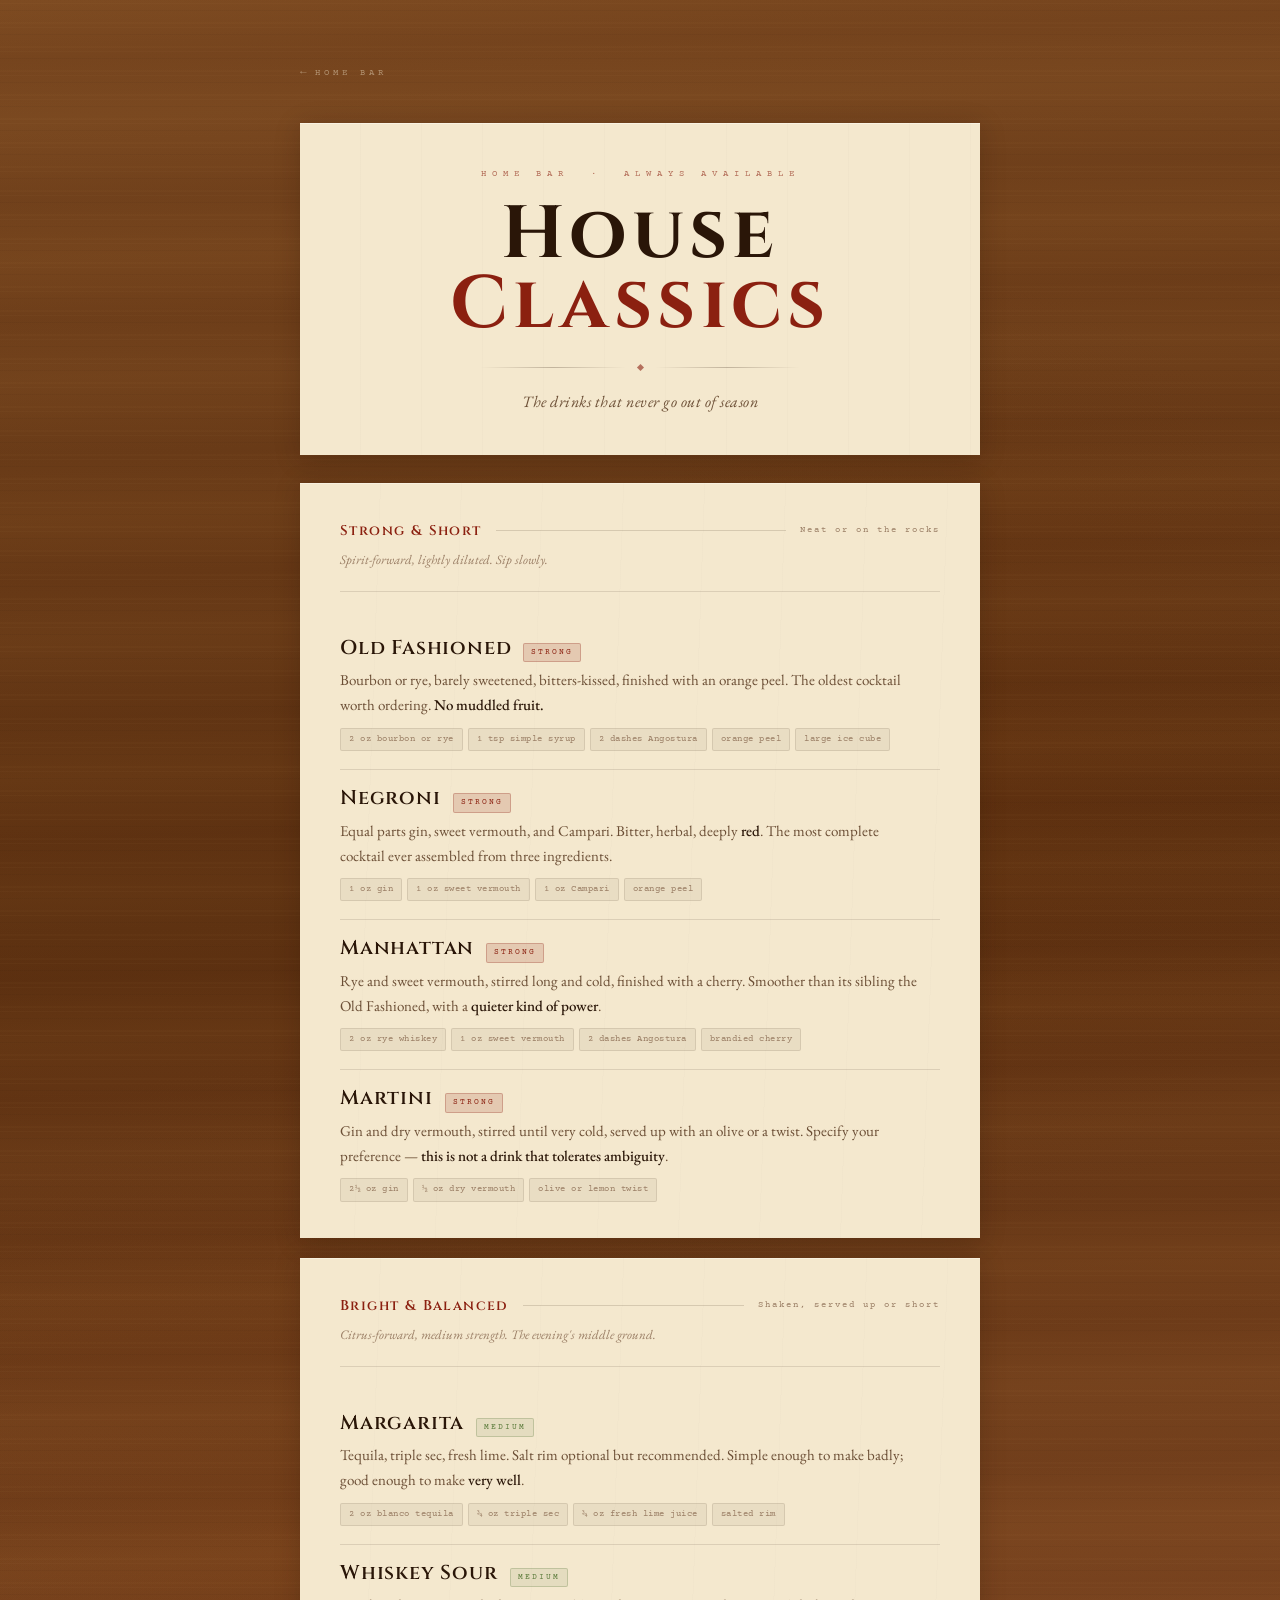
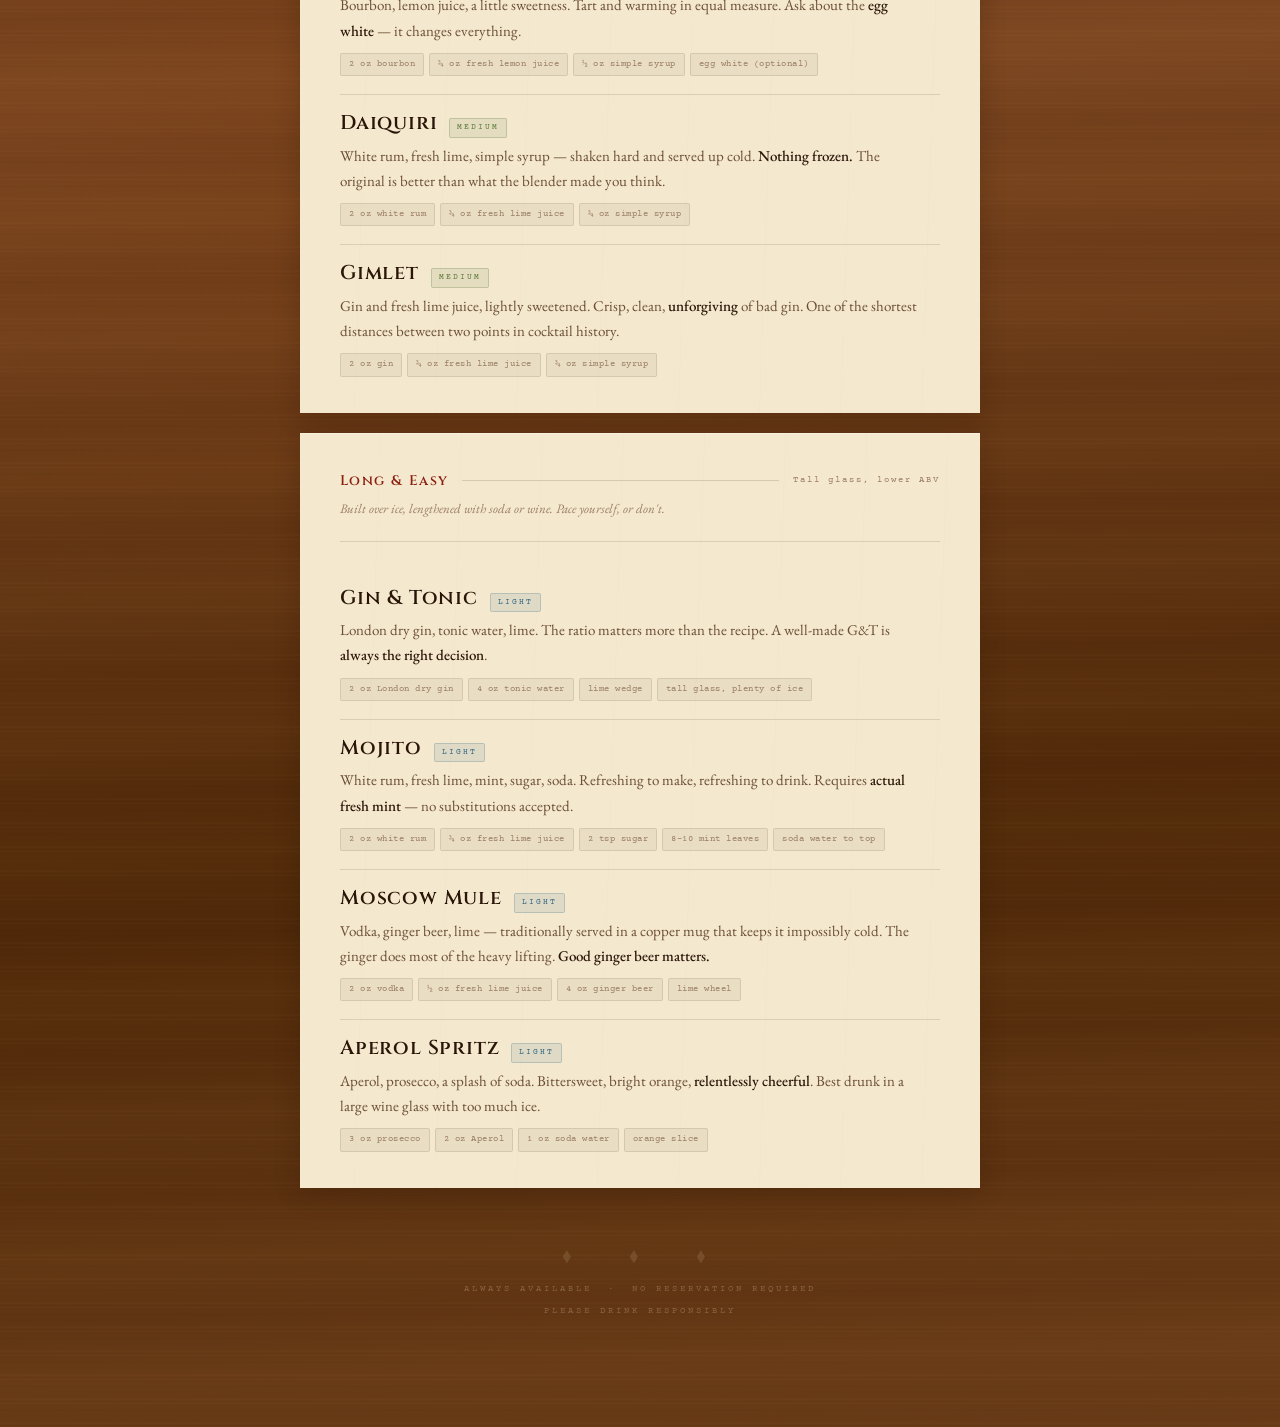
==== classics.html @ 6416edee "Launch home bar menu site Index page, house classics menu, and astronomy event menu (Event Horizon, " ====
<!DOCTYPE html>
<html lang="en">
<head>
<meta charset="UTF-8">
<meta name="viewport" content="width=device-width, initial-scale=1.0">
<title>House Classics — Home Bar</title>
<link href="https://fonts.googleapis.com/css2?family=Cinzel:wght@400;600;700&family=EB+Garamond:ital,wght@0,400;0,500;1,400;1,500&family=Courier+Prime:wght@400;700&display=swap" rel="stylesheet">
<style>
  :root {
    --wood-base:  #6B3F1E;
    --parchment:  #F4E8CE;
    --parchment-dark: #E8D5AE;
    --ink:        #2A1608;
    --ink-mid:    #6B4E35;
    --ink-dim:    #9A7E65;
    --red:        #8B2010;
    --red-dim:    rgba(139,32,16,0.15);
    --rule:       rgba(42,22,8,0.12);
    --shadow:     rgba(30,15,5,0.22);
  }

  *, *::before, *::after { box-sizing: border-box; margin: 0; padding: 0; }

  /* ── Wood grain background ── */
  body {
    min-height: 100vh;
    font-family: 'EB Garamond', Georgia, serif;
    font-size: 16px;
    line-height: 1.7;

    background-color: var(--wood-base);
    background-image:
      /* Fine horizontal grain lines */
      repeating-linear-gradient(
        180deg,
        transparent 0px,
        transparent 3px,
        rgba(255,210,140,0.025) 3px,
        rgba(255,210,140,0.025) 4px,
        transparent 4px,
        transparent 10px,
        rgba(20,8,2,0.04) 10px,
        rgba(20,8,2,0.04) 11px,
        transparent 11px,
        transparent 22px,
        rgba(255,200,120,0.02) 22px,
        rgba(255,200,120,0.02) 24px
      ),
      /* Slow undulating grain variation */
      repeating-linear-gradient(
        178deg,
        rgba(255,180,80,0.03) 0px,
        rgba(80,35,10,0.06)  60px,
        rgba(255,190,100,0.03) 120px,
        rgba(60,25,5,0.05)  200px,
        rgba(255,180,80,0.03) 260px
      ),
      /* Knot-like radial warmth */
      radial-gradient(ellipse 70% 30% at 30% 55%, rgba(120,60,15,0.25) 0%, transparent 70%),
      radial-gradient(ellipse 50% 25% at 75% 25%, rgba(100,45,10,0.18) 0%, transparent 65%),
      /* Colour depth gradient */
      linear-gradient(
        175deg,
        #7A4820 0%,
        #5C3010 30%,
        #7B4520 55%,
        #4E2808 80%,
        #6A3C18 100%
      );
  }

  /* ── Page parchment panel ── */
  .page {
    max-width: 760px;
    margin: 0 auto;
    padding: 56px 40px 80px;
  }

  /* ── Back link ── */
  .back-link {
    display: inline-flex;
    align-items: center;
    gap: 8px;
    font-family: 'Courier Prime', monospace;
    font-size: 9px;
    letter-spacing: 4px;
    text-transform: uppercase;
    color: var(--parchment);
    opacity: 0.45;
    text-decoration: none;
    margin-bottom: 40px;
    transition: opacity 0.3s;
  }
  .back-link:hover { opacity: 0.85; }
  .back-link::before { content: '←'; font-size: 11px; letter-spacing: 0; }

  /* ── Header — on parchment ── */
  .header {
    background: var(--parchment);
    padding: 44px 48px 40px;
    text-align: center;
    margin-bottom: 28px;
    box-shadow: 0 4px 24px var(--shadow), 0 1px 0 rgba(255,255,255,0.4) inset;
    animation: dropIn 0.9s cubic-bezier(.16,1,.3,1) both;
    position: relative;
  }

  /* Parchment edge texture */
  .header::before {
    content: '';
    position: absolute;
    inset: 0;
    background: repeating-linear-gradient(
      90deg,
      transparent 0px,
      transparent 60px,
      rgba(42,22,8,0.015) 60px,
      rgba(42,22,8,0.015) 61px
    );
    pointer-events: none;
  }

  .header-eyebrow {
    font-family: 'Courier Prime', monospace;
    font-size: 9px;
    letter-spacing: 6px;
    text-transform: uppercase;
    color: var(--red);
    opacity: 0.6;
    margin-bottom: 18px;
  }

  .header h1 {
    font-family: 'Cinzel', serif;
    font-size: clamp(40px, 8vw, 74px);
    font-weight: 700;
    letter-spacing: 0.07em;
    line-height: 0.95;
    color: var(--ink);
  }

  .header h1 .accent { color: var(--red); }

  .header-rule {
    display: flex;
    align-items: center;
    gap: 12px;
    margin: 24px auto 18px;
    max-width: 320px;
  }
  .header-rule::before, .header-rule::after {
    content: '';
    flex: 1;
    height: 1px;
    background: linear-gradient(to right, transparent, rgba(42,22,8,0.25), transparent);
  }
  .diamond {
    width: 5px; height: 5px;
    background: var(--red);
    transform: rotate(45deg);
    flex-shrink: 0;
    opacity: 0.6;
  }

  .header-sub {
    font-family: 'EB Garamond', serif;
    font-style: italic;
    font-size: 16px;
    color: var(--ink-mid);
    letter-spacing: 0.5px;
  }

  /* ── Parchment card (shared by sections) ── */
  .menu-panel {
    background: var(--parchment);
    box-shadow: 0 4px 24px var(--shadow), 0 1px 0 rgba(255,255,255,0.35) inset;
    margin-bottom: 20px;
    padding: 36px 40px;
    animation: dropIn 0.7s cubic-bezier(.16,1,.3,1) both;
    position: relative;
    overflow: hidden;
  }

  /* Subtle parchment grain */
  .menu-panel::before {
    content: '';
    position: absolute;
    inset: 0;
    background: repeating-linear-gradient(
      92deg,
      transparent 0px,
      transparent 80px,
      rgba(42,22,8,0.012) 80px,
      rgba(42,22,8,0.012) 81px
    );
    pointer-events: none;
  }

  .menu-panel:nth-child(2) { animation-delay: 0.08s; }
  .menu-panel:nth-child(3) { animation-delay: 0.16s; }
  .menu-panel:nth-child(4) { animation-delay: 0.24s; }

  /* ── Section label inside panel ── */
  .section-label {
    display: flex;
    align-items: center;
    gap: 14px;
    margin-bottom: 6px;
  }

  .section-name {
    font-family: 'Cinzel', serif;
    font-size: 14px;
    font-weight: 600;
    letter-spacing: 0.1em;
    color: var(--red);
    white-space: nowrap;
  }

  .section-line {
    flex: 1;
    height: 1px;
    background: rgba(42,22,8,0.15);
  }

  .section-hint {
    font-family: 'Courier Prime', monospace;
    font-size: 9px;
    letter-spacing: 2px;
    color: var(--ink-dim);
    white-space: nowrap;
  }

  .section-desc {
    font-size: 13px;
    font-style: italic;
    color: var(--ink-dim);
    margin-bottom: 28px;
    padding-bottom: 20px;
    border-bottom: 1px solid var(--rule);
  }

  /* ── Drink entry ── */
  .drink {
    display: grid;
    grid-template-columns: 1fr auto;
    gap: 0 20px;
    align-items: start;
    padding: 18px 0;
    border-bottom: 1px solid var(--rule);
  }
  .drink:last-child { border-bottom: none; padding-bottom: 0; }
  .drink:first-of-type { padding-top: 0; }

  .drink-main { min-width: 0; }

  .drink-header {
    display: flex;
    align-items: baseline;
    gap: 12px;
    margin-bottom: 5px;
    flex-wrap: wrap;
  }

  .drink-name {
    font-family: 'Cinzel', serif;
    font-size: 20px;
    font-weight: 600;
    letter-spacing: 0.04em;
    color: var(--ink);
    line-height: 1;
  }

  .drink-strength {
    font-family: 'Courier Prime', monospace;
    font-size: 8px;
    letter-spacing: 2px;
    text-transform: uppercase;
    padding: 2px 7px;
    border-radius: 2px;
    flex-shrink: 0;
  }
  .strength-strong { color: var(--red);    background: var(--red-dim);            border: 1px solid rgba(139,32,16,0.25); }
  .strength-medium { color: #5A7A3A;       background: rgba(90,122,58,0.10);      border: 1px solid rgba(90,122,58,0.25); }
  .strength-light  { color: #2A6080;       background: rgba(42,96,128,0.10);      border: 1px solid rgba(42,96,128,0.22); }

  .drink-desc {
    font-size: 15px;
    color: var(--ink-mid);
    line-height: 1.68;
    margin-bottom: 10px;
  }
  .drink-desc em {
    color: var(--ink);
    font-style: normal;
    font-weight: 500;
  }

  .drink-ingredients {
    display: flex;
    flex-wrap: wrap;
    gap: 5px;
  }

  .ingredient {
    font-family: 'Courier Prime', monospace;
    font-size: 9px;
    letter-spacing: 0.5px;
    color: var(--ink-dim);
    background: rgba(42,22,8,0.05);
    border: 1px solid rgba(42,22,8,0.10);
    padding: 3px 8px;
    border-radius: 2px;
  }

  /* ── Footer on the wood ── */
  .footer {
    text-align: center;
    margin-top: 32px;
    padding: 24px 0;
  }

  .footer p {
    font-family: 'Courier Prime', monospace;
    font-size: 9px;
    letter-spacing: 3px;
    text-transform: uppercase;
    color: var(--parchment);
    opacity: 0.25;
    line-height: 2.4;
  }

  .footer-deco {
    font-size: 14px;
    letter-spacing: 12px;
    color: var(--parchment);
    opacity: 0.12;
    margin-bottom: 12px;
  }

  /* ── Animations ── */
  @keyframes dropIn {
    from { opacity: 0; transform: translateY(14px); box-shadow: none; }
    to   { opacity: 1; transform: translateY(0); }
  }

  @media (max-width: 600px) {
    .page { padding: 40px 16px 64px; }
    .header { padding: 32px 24px 28px; }
    .menu-panel { padding: 28px 24px; }
    .drink-name { font-size: 18px; }
    .section-hint { display: none; }
    .header h1 { font-size: clamp(34px, 10vw, 60px); }
  }
</style>
</head>
<body>

<div class="page">

  <a href="index.html" class="back-link">Home Bar</a>

  <div class="header">
    <div class="header-eyebrow">Home Bar &nbsp;·&nbsp; Always available</div>
    <h1>House<br><span class="accent">Classics</span></h1>
    <div class="header-rule"><div class="diamond"></div></div>
    <div class="header-sub">The drinks that never go out of season</div>
  </div>

  <!-- ── STRONG & SHORT ── -->
  <div class="menu-panel">
    <div class="section-label">
      <span class="section-name">Strong &amp; Short</span>
      <div class="section-line"></div>
      <span class="section-hint">Neat or on the rocks</span>
    </div>
    <p class="section-desc">Spirit-forward, lightly diluted. Sip slowly.</p>

    <div class="drink">
      <div class="drink-main">
        <div class="drink-header">
          <div class="drink-name">Old Fashioned</div>
          <span class="drink-strength strength-strong">Strong</span>
        </div>
        <div class="drink-desc">
          Bourbon or rye, barely sweetened, bitters-kissed, finished with an orange peel.
          The oldest cocktail worth ordering. <em>No muddled fruit.</em>
        </div>
        <div class="drink-ingredients">
          <span class="ingredient">2 oz bourbon or rye</span>
          <span class="ingredient">1 tsp simple syrup</span>
          <span class="ingredient">2 dashes Angostura</span>
          <span class="ingredient">orange peel</span>
          <span class="ingredient">large ice cube</span>
        </div>
      </div>
    </div>

    <div class="drink">
      <div class="drink-main">
        <div class="drink-header">
          <div class="drink-name">Negroni</div>
          <span class="drink-strength strength-strong">Strong</span>
        </div>
        <div class="drink-desc">
          Equal parts gin, sweet vermouth, and Campari. Bitter, herbal, deeply <em>red</em>.
          The most complete cocktail ever assembled from three ingredients.
        </div>
        <div class="drink-ingredients">
          <span class="ingredient">1 oz gin</span>
          <span class="ingredient">1 oz sweet vermouth</span>
          <span class="ingredient">1 oz Campari</span>
          <span class="ingredient">orange peel</span>
        </div>
      </div>
    </div>

    <div class="drink">
      <div class="drink-main">
        <div class="drink-header">
          <div class="drink-name">Manhattan</div>
          <span class="drink-strength strength-strong">Strong</span>
        </div>
        <div class="drink-desc">
          Rye and sweet vermouth, stirred long and cold, finished with a cherry.
          Smoother than its sibling the Old Fashioned, with a <em>quieter kind of power</em>.
        </div>
        <div class="drink-ingredients">
          <span class="ingredient">2 oz rye whiskey</span>
          <span class="ingredient">1 oz sweet vermouth</span>
          <span class="ingredient">2 dashes Angostura</span>
          <span class="ingredient">brandied cherry</span>
        </div>
      </div>
    </div>

    <div class="drink">
      <div class="drink-main">
        <div class="drink-header">
          <div class="drink-name">Martini</div>
          <span class="drink-strength strength-strong">Strong</span>
        </div>
        <div class="drink-desc">
          Gin and dry vermouth, stirred until very cold, served up with an olive or a twist.
          Specify your preference — <em>this is not a drink that tolerates ambiguity</em>.
        </div>
        <div class="drink-ingredients">
          <span class="ingredient">2½ oz gin</span>
          <span class="ingredient">½ oz dry vermouth</span>
          <span class="ingredient">olive or lemon twist</span>
        </div>
      </div>
    </div>
  </div>

  <!-- ── BRIGHT & BALANCED ── -->
  <div class="menu-panel">
    <div class="section-label">
      <span class="section-name">Bright &amp; Balanced</span>
      <div class="section-line"></div>
      <span class="section-hint">Shaken, served up or short</span>
    </div>
    <p class="section-desc">Citrus-forward, medium strength. The evening's middle ground.</p>

    <div class="drink">
      <div class="drink-main">
        <div class="drink-header">
          <div class="drink-name">Margarita</div>
          <span class="drink-strength strength-medium">Medium</span>
        </div>
        <div class="drink-desc">
          Tequila, triple sec, fresh lime. Salt rim optional but recommended.
          Simple enough to make badly; good enough to make <em>very well</em>.
        </div>
        <div class="drink-ingredients">
          <span class="ingredient">2 oz blanco tequila</span>
          <span class="ingredient">¾ oz triple sec</span>
          <span class="ingredient">¾ oz fresh lime juice</span>
          <span class="ingredient">salted rim</span>
        </div>
      </div>
    </div>

    <div class="drink">
      <div class="drink-main">
        <div class="drink-header">
          <div class="drink-name">Whiskey Sour</div>
          <span class="drink-strength strength-medium">Medium</span>
        </div>
        <div class="drink-desc">
          Bourbon, lemon juice, a little sweetness. Tart and warming in equal measure.
          Ask about the <em>egg white</em> — it changes everything.
        </div>
        <div class="drink-ingredients">
          <span class="ingredient">2 oz bourbon</span>
          <span class="ingredient">¾ oz fresh lemon juice</span>
          <span class="ingredient">½ oz simple syrup</span>
          <span class="ingredient">egg white (optional)</span>
        </div>
      </div>
    </div>

    <div class="drink">
      <div class="drink-main">
        <div class="drink-header">
          <div class="drink-name">Daiquiri</div>
          <span class="drink-strength strength-medium">Medium</span>
        </div>
        <div class="drink-desc">
          White rum, fresh lime, simple syrup — shaken hard and served up cold.
          <em>Nothing frozen.</em> The original is better than what the blender made you think.
        </div>
        <div class="drink-ingredients">
          <span class="ingredient">2 oz white rum</span>
          <span class="ingredient">¾ oz fresh lime juice</span>
          <span class="ingredient">¾ oz simple syrup</span>
        </div>
      </div>
    </div>

    <div class="drink">
      <div class="drink-main">
        <div class="drink-header">
          <div class="drink-name">Gimlet</div>
          <span class="drink-strength strength-medium">Medium</span>
        </div>
        <div class="drink-desc">
          Gin and fresh lime juice, lightly sweetened. Crisp, clean, <em>unforgiving</em>
          of bad gin. One of the shortest distances between two points in cocktail history.
        </div>
        <div class="drink-ingredients">
          <span class="ingredient">2 oz gin</span>
          <span class="ingredient">¾ oz fresh lime juice</span>
          <span class="ingredient">¾ oz simple syrup</span>
        </div>
      </div>
    </div>
  </div>

  <!-- ── LONG & EASY ── -->
  <div class="menu-panel">
    <div class="section-label">
      <span class="section-name">Long &amp; Easy</span>
      <div class="section-line"></div>
      <span class="section-hint">Tall glass, lower ABV</span>
    </div>
    <p class="section-desc">Built over ice, lengthened with soda or wine. Pace yourself, or don't.</p>

    <div class="drink">
      <div class="drink-main">
        <div class="drink-header">
          <div class="drink-name">Gin &amp; Tonic</div>
          <span class="drink-strength strength-light">Light</span>
        </div>
        <div class="drink-desc">
          London dry gin, tonic water, lime. The ratio matters more than the recipe.
          A well-made G&amp;T is <em>always the right decision</em>.
        </div>
        <div class="drink-ingredients">
          <span class="ingredient">2 oz London dry gin</span>
          <span class="ingredient">4 oz tonic water</span>
          <span class="ingredient">lime wedge</span>
          <span class="ingredient">tall glass, plenty of ice</span>
        </div>
      </div>
    </div>

    <div class="drink">
      <div class="drink-main">
        <div class="drink-header">
          <div class="drink-name">Mojito</div>
          <span class="drink-strength strength-light">Light</span>
        </div>
        <div class="drink-desc">
          White rum, fresh lime, mint, sugar, soda. Refreshing to make, refreshing to drink.
          Requires <em>actual fresh mint</em> — no substitutions accepted.
        </div>
        <div class="drink-ingredients">
          <span class="ingredient">2 oz white rum</span>
          <span class="ingredient">¾ oz fresh lime juice</span>
          <span class="ingredient">2 tsp sugar</span>
          <span class="ingredient">8–10 mint leaves</span>
          <span class="ingredient">soda water to top</span>
        </div>
      </div>
    </div>

    <div class="drink">
      <div class="drink-main">
        <div class="drink-header">
          <div class="drink-name">Moscow Mule</div>
          <span class="drink-strength strength-light">Light</span>
        </div>
        <div class="drink-desc">
          Vodka, ginger beer, lime — traditionally served in a copper mug that keeps it
          impossibly cold. The ginger does most of the heavy lifting. <em>Good ginger beer matters.</em>
        </div>
        <div class="drink-ingredients">
          <span class="ingredient">2 oz vodka</span>
          <span class="ingredient">½ oz fresh lime juice</span>
          <span class="ingredient">4 oz ginger beer</span>
          <span class="ingredient">lime wheel</span>
        </div>
      </div>
    </div>

    <div class="drink">
      <div class="drink-main">
        <div class="drink-header">
          <div class="drink-name">Aperol Spritz</div>
          <span class="drink-strength strength-light">Light</span>
        </div>
        <div class="drink-desc">
          Aperol, prosecco, a splash of soda. Bittersweet, bright orange, <em>relentlessly cheerful</em>.
          Best drunk in a large wine glass with too much ice.
        </div>
        <div class="drink-ingredients">
          <span class="ingredient">3 oz prosecco</span>
          <span class="ingredient">2 oz Aperol</span>
          <span class="ingredient">1 oz soda water</span>
          <span class="ingredient">orange slice</span>
        </div>
      </div>
    </div>
  </div>

  <footer class="footer">
    <div class="footer-deco">&#9670; &nbsp; &#9670; &nbsp; &#9670;</div>
    <p>Always available &nbsp;·&nbsp; No reservation required</p>
    <p>Please drink responsibly</p>
  </footer>

</div>

</body>
</html>
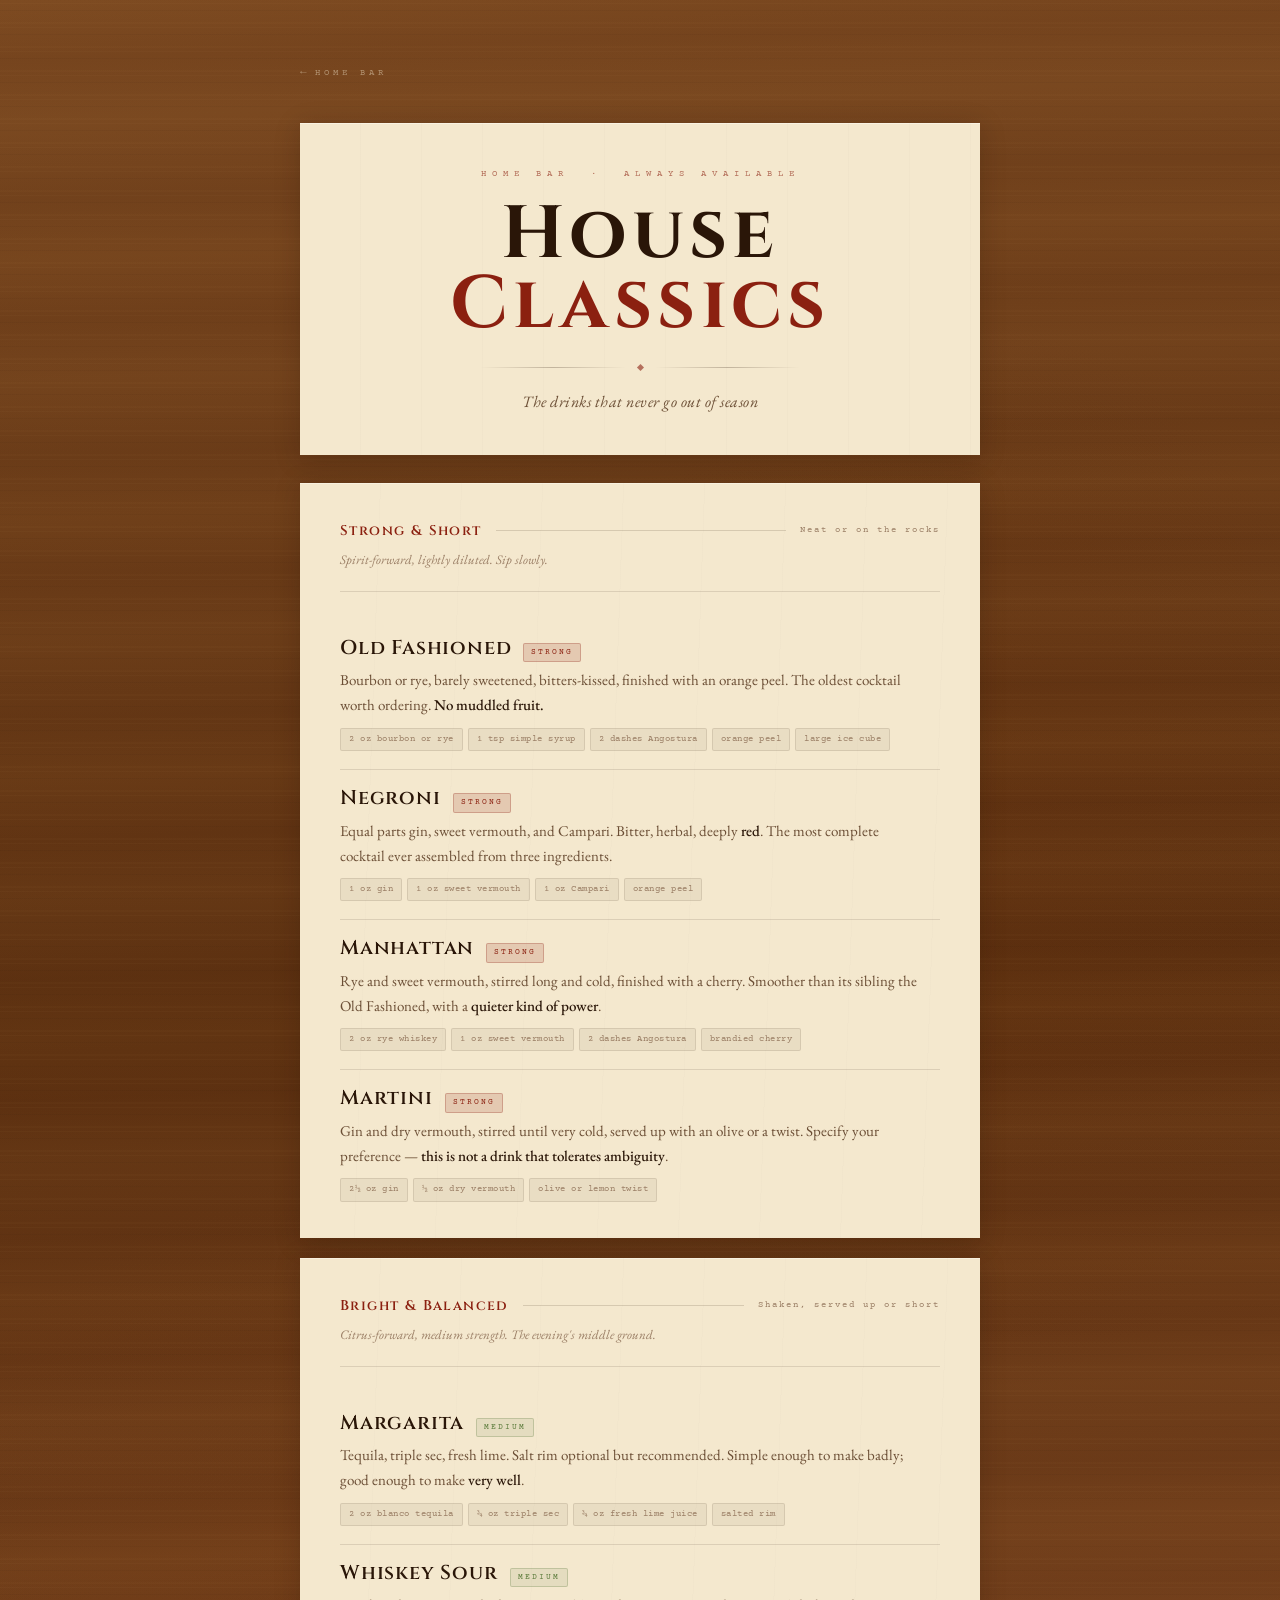
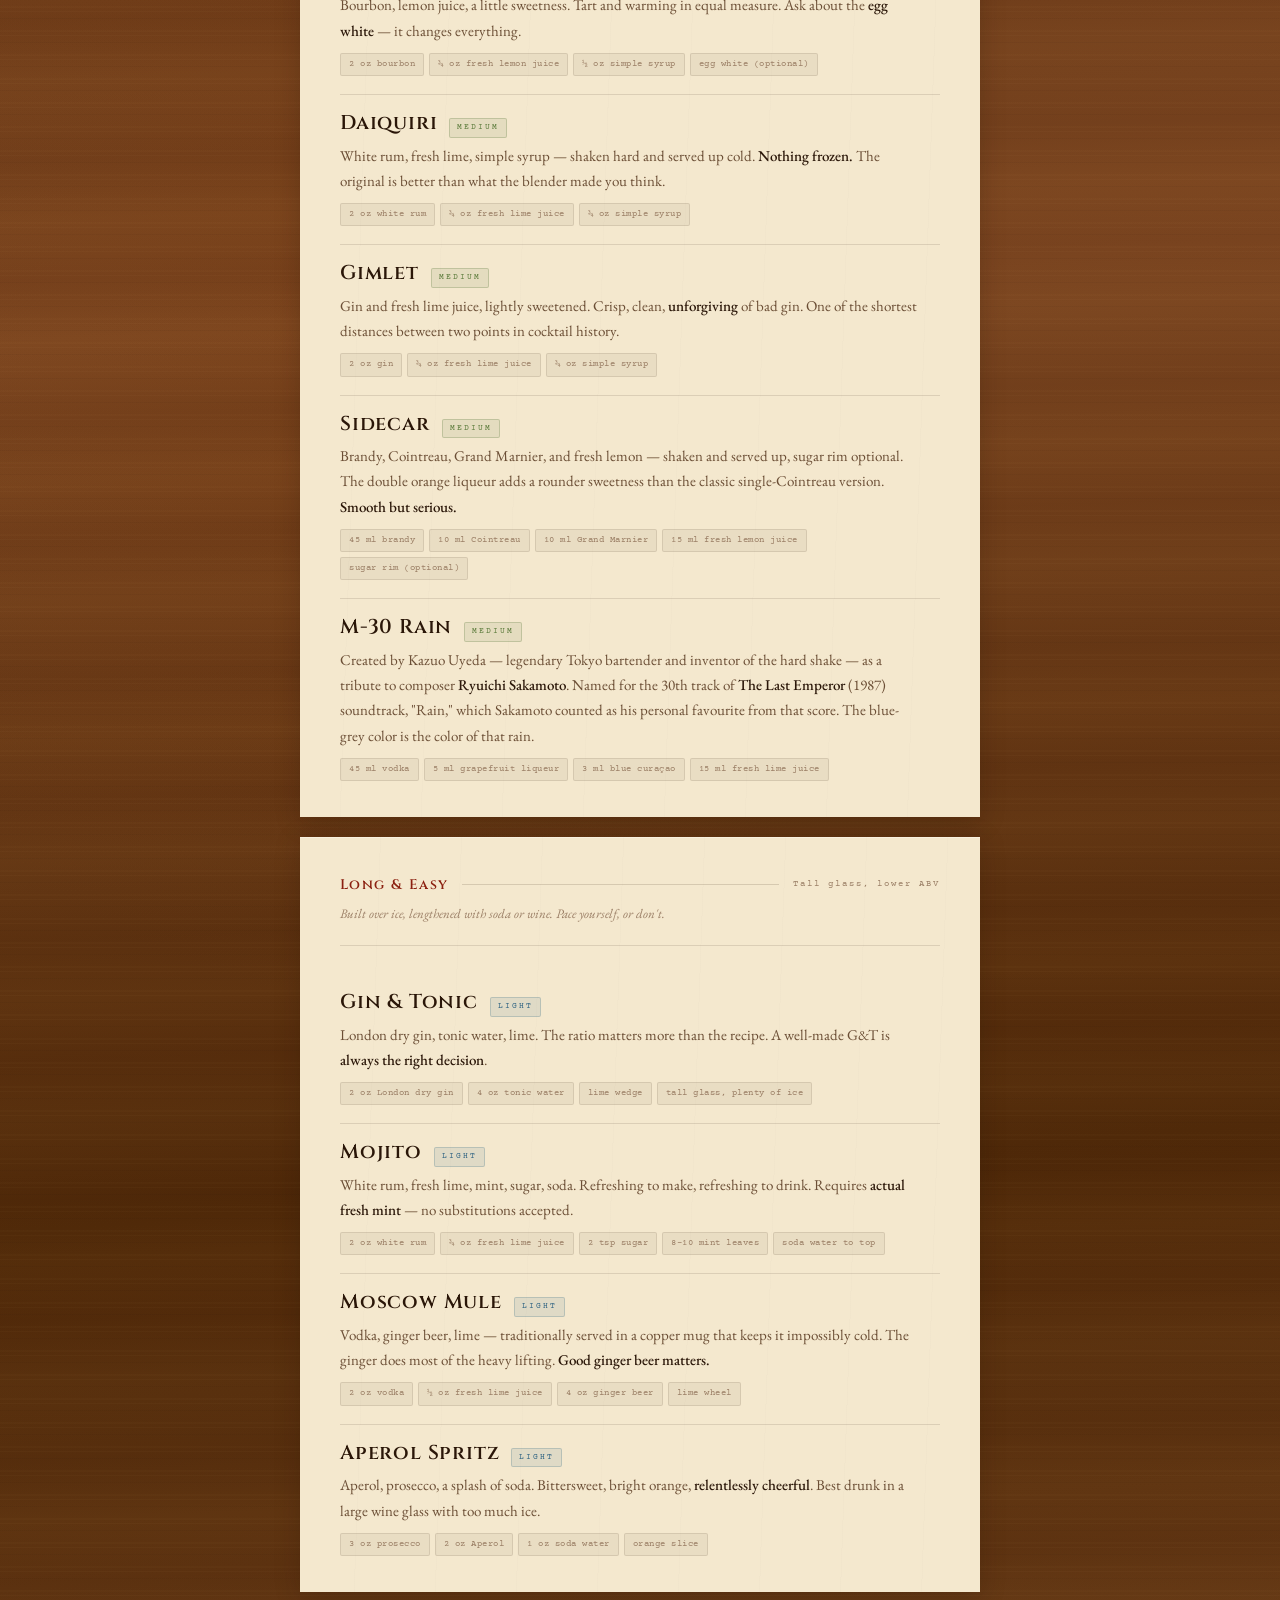
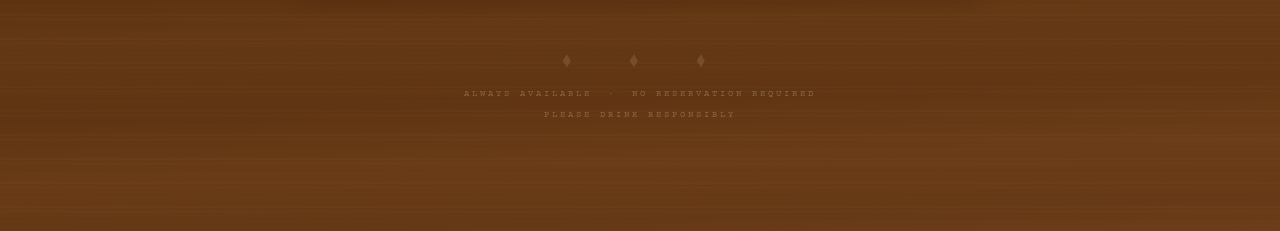
==== commit aa68d144: "Add Sidecar and M-30 Rain to classics menu Also document recipe unit conventions in CLAUDE.md.  Co-A" ====
--- a/classics.html
+++ b/classics.html
@@ -535,6 +535,48 @@
         </div>
       </div>
     </div>
+
+    <div class="drink">
+      <div class="drink-main">
+        <div class="drink-header">
+          <div class="drink-name">Sidecar</div>
+          <span class="drink-strength strength-medium">Medium</span>
+        </div>
+        <div class="drink-desc">
+          Brandy, Cointreau, Grand Marnier, and fresh lemon — shaken and served up, sugar rim optional.
+          The double orange liqueur adds a rounder sweetness than the classic single-Cointreau version.
+          <em>Smooth but serious.</em>
+        </div>
+        <div class="drink-ingredients">
+          <span class="ingredient">45 ml brandy</span>
+          <span class="ingredient">10 ml Cointreau</span>
+          <span class="ingredient">10 ml Grand Marnier</span>
+          <span class="ingredient">15 ml fresh lemon juice</span>
+          <span class="ingredient">sugar rim (optional)</span>
+        </div>
+      </div>
+    </div>
+
+    <div class="drink">
+      <div class="drink-main">
+        <div class="drink-header">
+          <div class="drink-name">M-30 Rain</div>
+          <span class="drink-strength strength-medium">Medium</span>
+        </div>
+        <div class="drink-desc">
+          Created by Kazuo Uyeda — legendary Tokyo bartender and inventor of the hard shake —
+          as a tribute to composer <em>Ryuichi Sakamoto</em>. Named for the 30th track of
+          <em>The Last Emperor</em> (1987) soundtrack, "Rain," which Sakamoto counted as his
+          personal favourite from that score. The blue-grey color is the color of that rain.
+        </div>
+        <div class="drink-ingredients">
+          <span class="ingredient">45 ml vodka</span>
+          <span class="ingredient">5 ml grapefruit liqueur</span>
+          <span class="ingredient">3 ml blue curaçao</span>
+          <span class="ingredient">15 ml fresh lime juice</span>
+        </div>
+      </div>
+    </div>
   </div>
 
   <!-- ── LONG & EASY ── -->
